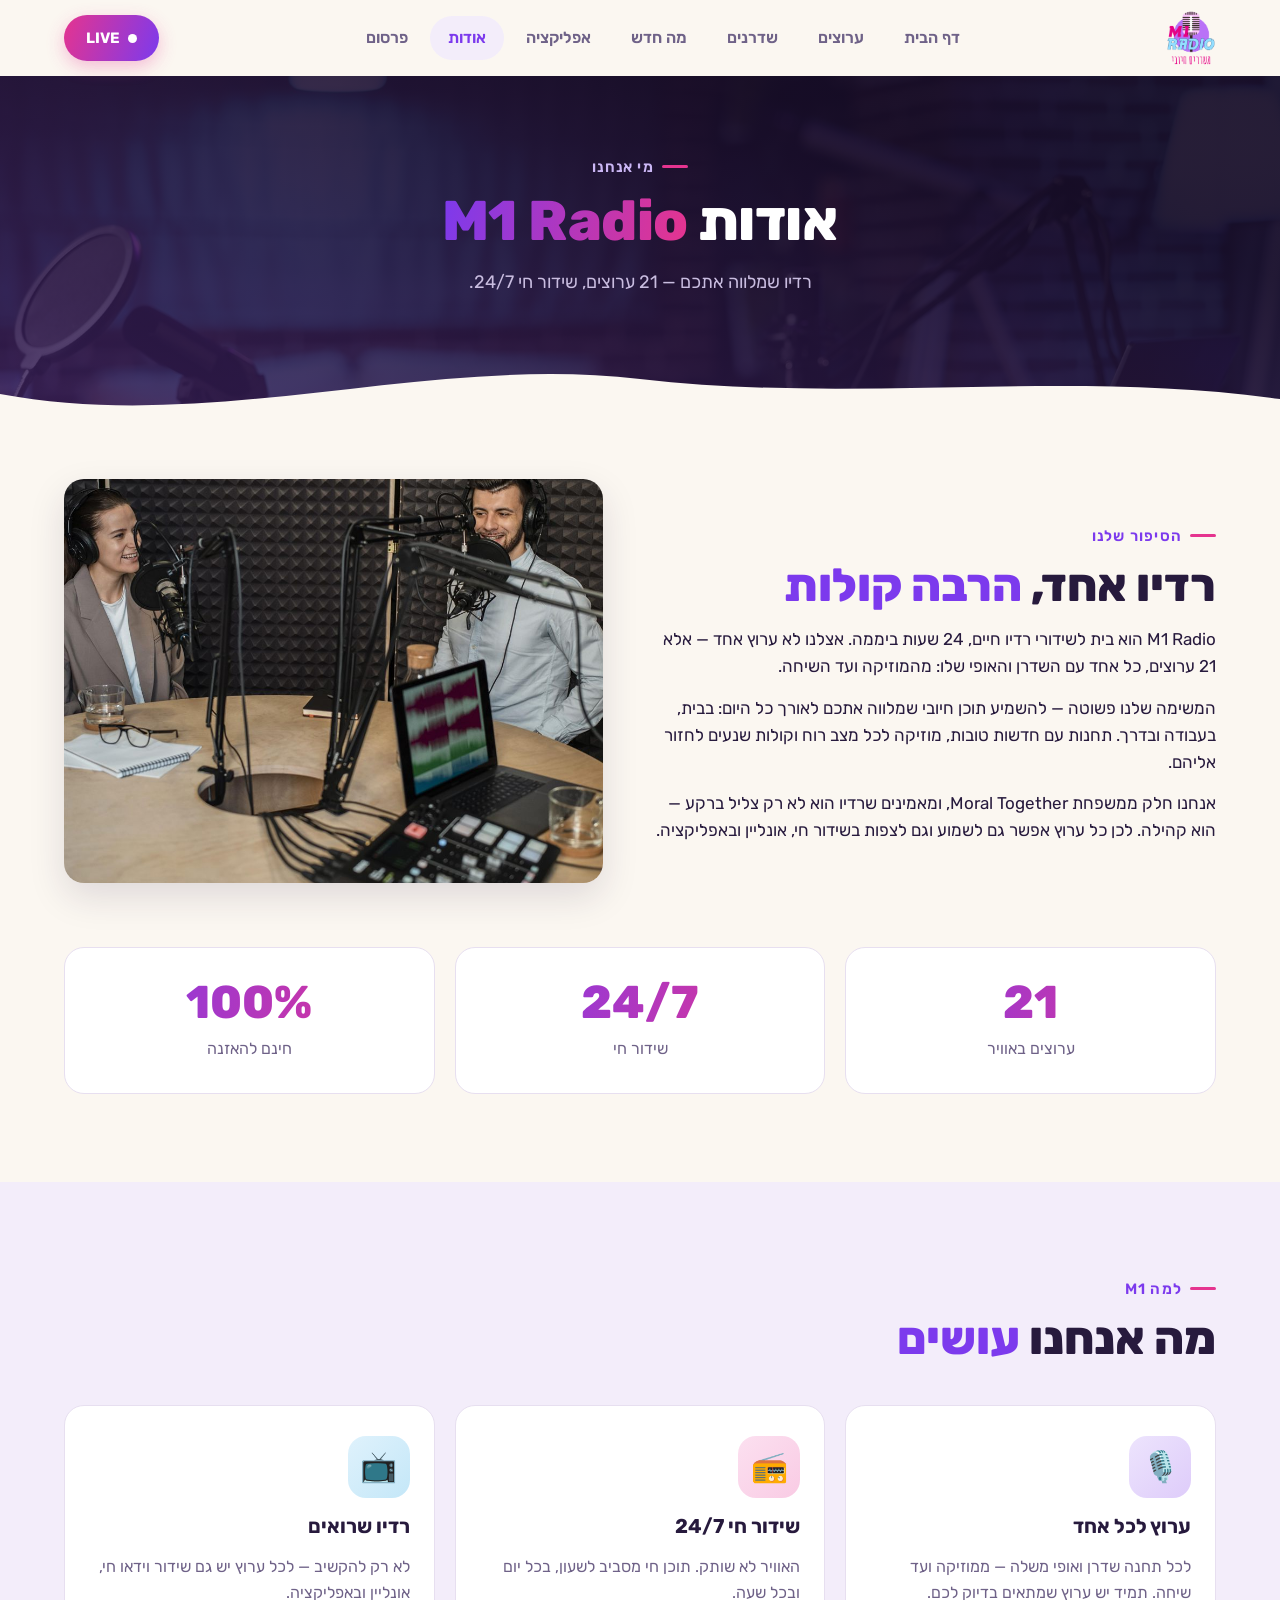
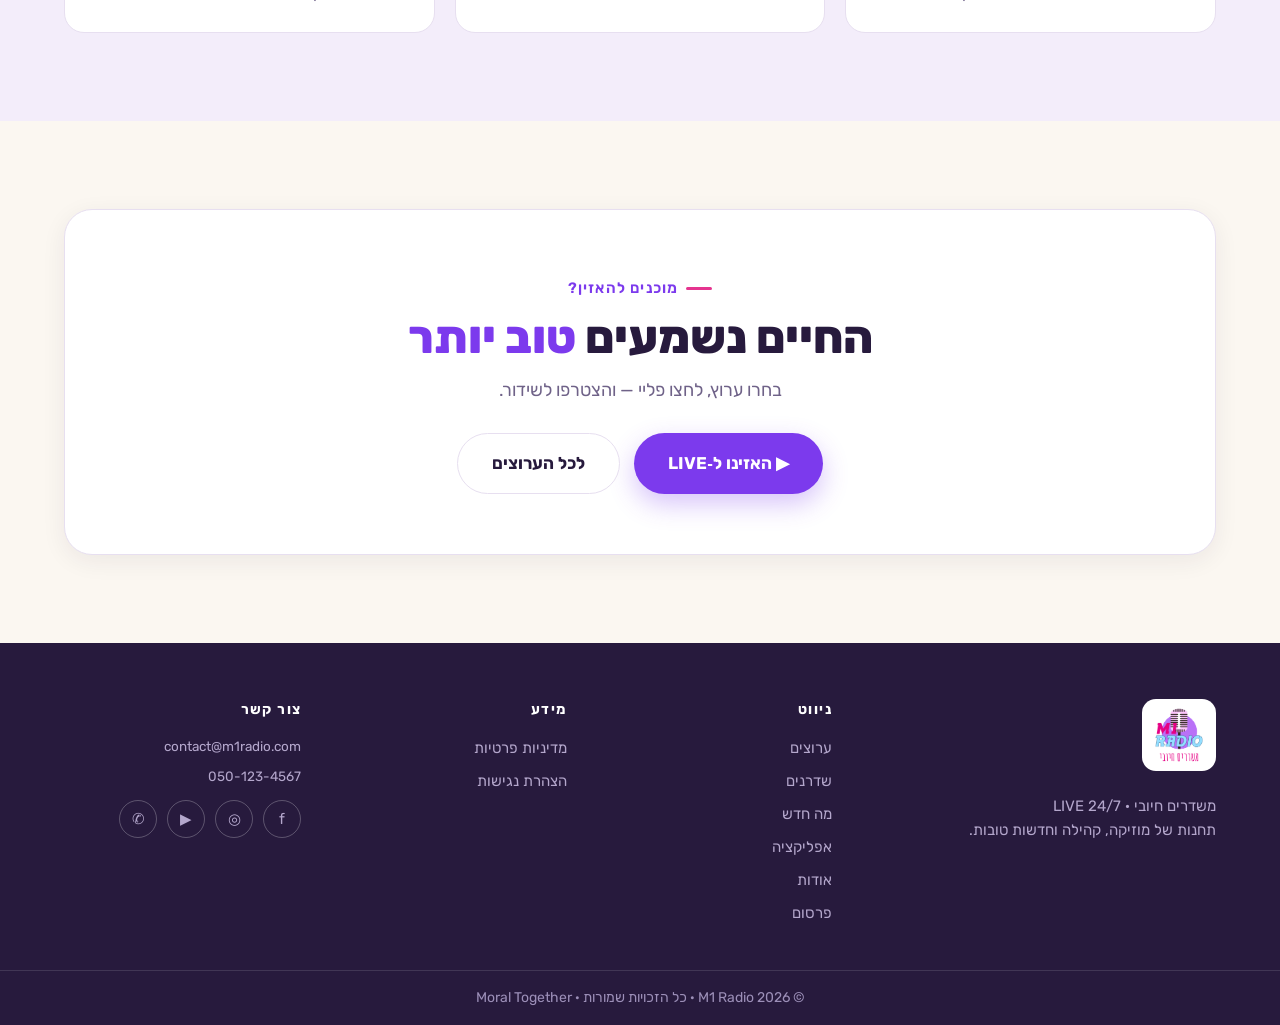
==== about.html @ a5d988f0 "M1 Radio website — Fable v02 Статический сайт: 7 страниц (главная, ערוצים, שדרנים, מה חדש, אפליקציה," ====
<!DOCTYPE html>
<html lang="he" dir="rtl">
<head>
<meta charset="utf-8">
<meta name="viewport" content="width=device-width, initial-scale=1">
<title>אודות — M1 Radio · רדיו אחד, הרבה קולות</title>
<meta name="description" content="M1 Radio — בית לשידורי רדיו חיים 24/7, חלק ממשפחת Moral Together. הכירו את הסיפור שלנו.">
<link rel="icon" type="image/png" href="assets/logo-crop.png">
<link rel="preconnect" href="https://fonts.googleapis.com">
<link rel="preconnect" href="https://fonts.gstatic.com" crossorigin>
<link href="https://fonts.googleapis.com/css2?family=Rubik:wght@400;600;800&display=swap" rel="stylesheet">
<link rel="stylesheet" href="styles.css">
</head>
<body>

<!-- ===== HEADER ===== -->
<header class="site" id="siteHeader">
  <div class="topbar">
    <a class="brand" href="index.html" aria-label="M1 Radio — דף הבית">
      <img class="logo" src="assets/logo-crop.png" alt="M1 Radio" width="547" height="617">
    </a>
    <nav class="tabs" id="mainNav" aria-label="ניווט ראשי">
      <a href="index.html">דף הבית</a>
      <a href="stations.html">ערוצים</a>
      <a href="hosts.html">שדרנים</a>
      <a href="blog.html">מה חדש</a>
      <a href="apps.html">אפליקציה</a>
      <a href="about.html" class="active">אודות</a>
      <a href="ads.html">פרסום</a>
    </nav>
    <div class="head-actions">
      <button class="cta-mini" id="headerPlay" type="button"><span class="pulse light"></span> LIVE</button>
      <button class="burger" id="burgerBtn" type="button" aria-label="תפריט" aria-expanded="false">
        <span></span><span></span><span></span>
      </button>
    </div>
  </div>
  <nav class="mobile-nav" id="mobileNav" aria-label="ניווט נייד">
    <a href="index.html">דף הבית</a>
    <a href="stations.html">ערוצים</a>
    <a href="hosts.html">שדרנים</a>
    <a href="blog.html">מה חדש</a>
      <a href="apps.html">אפליקציה</a>
    <a href="about.html" class="active">אודות</a>
    <a href="ads.html">פרסום</a>
  </nav>
</header>

<main>

  <!-- ===== PAGE BAND ===== -->
  <section class="page-band band-about">
    <div class="wrap">
      <div class="eyebrow on-dark">מי אנחנו</div>
      <h1>אודות <span class="hl">M1 Radio</span></h1>
      <p class="band-sub">רדיו שמלווה אתכם — <span id="bandCount">21</span> ערוצים, שידור חי 24/7.</p>
    </div>
    <div class="wave" aria-hidden="true">
      <svg viewBox="0 0 1440 70" preserveAspectRatio="none"><path d="M0,40 C240,80 480,0 720,25 C960,50 1200,15 1440,45 L1440,70 L0,70 Z" fill="var(--paper)"/></svg>
    </div>
  </section>

  <!-- ===== MISSION + STATS ===== -->
  <section class="about-sec">
    <div class="wrap">
      <div class="split">
        <div>
          <div class="eyebrow">הסיפור שלנו</div>
          <h2>רדיו אחד, <span class="hl-accent">הרבה קולות</span></h2>
          <p>M1 Radio הוא בית לשידורי רדיו חיים, 24 שעות ביממה. אצלנו לא ערוץ אחד — אלא <span id="missionCount">21</span> ערוצים, כל אחד עם השדרן והאופי שלו: מהמוזיקה ועד השיחה.</p>
          <p>המשימה שלנו פשוטה — להשמיע תוכן חיובי שמלווה אתכם לאורך כל היום: בבית, בעבודה ובדרך. תחנות עם חדשות טובות, מוזיקה לכל מצב רוח וקולות שנעים לחזור אליהם.</p>
          <p>אנחנו חלק ממשפחת Moral Together, ומאמינים שרדיו הוא לא רק צליל ברקע — הוא קהילה. לכן כל ערוץ אפשר גם לשמוע וגם לצפות בשידור חי, אונליין ובאפליקציה.</p>
        </div>
        <div class="media">
          <img src="assets/placeholders/stations/station-01-radio-team.jpg" alt="צוות באולפן רדיו" loading="lazy">
        </div>
      </div>

      <div class="stats">
        <div class="stat"><div class="num" id="statStations">21</div><div class="lbl">ערוצים באוויר</div></div>
        <div class="stat"><div class="num">24/7</div><div class="lbl">שידור חי</div></div>
        <div class="stat"><div class="num">100%</div><div class="lbl">חינם להאזנה</div></div>
      </div>
    </div>
  </section>

  <!-- ===== VALUES ===== -->
  <section class="tint">
    <div class="wrap">
      <div class="sec-head">
        <div>
          <div class="eyebrow">למה M1</div>
          <h2>מה אנחנו <span class="hl-accent">עושים</span></h2>
        </div>
      </div>
      <div class="cards three">
        <article class="pcard">
          <span class="picon g-purple">🎙️</span>
          <h3>ערוץ לכל אחד</h3>
          <p>לכל תחנה שדרן ואופי משלה — ממוזיקה ועד שיחה. תמיד יש ערוץ שמתאים בדיוק לכם.</p>
        </article>
        <article class="pcard">
          <span class="picon g-pink">📻</span>
          <h3>שידור חי 24/7</h3>
          <p>האוויר לא שותק. תוכן חי מסביב לשעון, בכל יום ובכל שעה.</p>
        </article>
        <article class="pcard">
          <span class="picon g-sky">📺</span>
          <h3>רדיו שרואים</h3>
          <p>לא רק להקשיב — לכל ערוץ יש גם שידור וידאו חי, אונליין ובאפליקציה.</p>
        </article>
      </div>
    </div>
  </section>

  <!-- ===== CTA ===== -->
  <section>
    <div class="wrap">
      <div class="cta-band">
        <div class="eyebrow">מוכנים להאזין?</div>
        <h2>החיים נשמעים <span class="hl-accent">טוב יותר</span></h2>
        <p>בחרו ערוץ, לחצו פליי — והצטרפו לשידור.</p>
        <div class="cta-row">
          <button class="cta primary" id="ctaPlay" type="button">▶ האזינו ל‑LIVE</button>
          <a class="cta ghost" href="stations.html">לכל הערוצים</a>
        </div>
      </div>
    </div>
  </section>

</main>

<!-- ===== FOOTER ===== -->
<footer class="site-footer" id="about">
  <div class="wrap foot">
    <div class="fcol">
      <img class="flogo" src="assets/logo-crop.png" alt="M1 Radio" width="547" height="617">
      <p>משדרים חיובי · LIVE 24/7<br>תחנות של מוזיקה, קהילה וחדשות טובות.</p>
    </div>
    <div class="fcol">
      <h4>ניווט</h4>
      <a href="stations.html">ערוצים</a>
      <a href="hosts.html">שדרנים</a>
      <a href="blog.html">מה חדש</a>
      <a href="apps.html">אפליקציה</a>
      <a href="about.html">אודות</a>
      <a href="ads.html">פרסום</a>
    </div>
    <div class="fcol">
      <h4>מידע</h4>
      <a href="privacy-policy.html">מדיניות פרטיות</a>
      <a href="accessibility.html">הצהרת נגישות</a>
    </div>
    <div class="fcol">
      <h4>צור קשר</h4>
      <a class="ltr" href="mailto:contact@m1radio.com">contact@m1radio.com</a>
      <a class="ltr" href="tel:+972501234567">050-123-4567</a>
      <div class="socials">
        <a class="ic" href="#" aria-label="פייסבוק">f</a>
        <a class="ic" href="#" aria-label="אינסטגרם">◎</a>
        <a class="ic" href="#" aria-label="יוטיוב">▶</a>
        <a class="ic" href="#" aria-label="וואטסאפ">✆</a>
      </div>
    </div>
  </div>
  <div class="copyright">© M1 Radio <span id="year">2026</span> · כל הזכויות שמורות · Moral Together</div>
</footer>

<!-- ===== PLAYER DOCK ===== -->
<div class="dock" id="dock" hidden>
  <button class="dock-play" id="dockPlay" type="button" aria-label="נגן / השהה">▶</button>
  <div class="dock-meta">
    <span class="dock-live" id="dockStatus"><i class="pulse"></i>באוויר</span>
    <span class="dock-name" id="dockName">רדיו ראשי</span>
  </div>
  <div class="eq mini" id="dockEq" aria-hidden="true">
    <span></span><span></span><span></span><span></span><span></span>
  </div>
  <input class="dock-vol" id="dockVol" type="range" min="0" max="1" step="0.05" value="0.9" aria-label="עוצמת קול">
  <button class="dock-close" id="dockClose" type="button" aria-label="סגירת הנגן">✕</button>
</div>

<script src="about.js"></script>
</body>
</html>
---- styles.css ----
/* ==========================================================================
   M1 Radio — Website-fable-01
   Светлая, тёплая версия в цветах логотипа: «משדרים חיובי»
   ========================================================================== */

* { box-sizing: border-box; margin: 0; padding: 0; }

:root {
  /* палитра из логотипа */
  --paper: #FBF7F1;
  --lilac: #F3EDFA;
  --ink: #271A3D;
  --muted: #6F6288;
  --line: #E7DFF0;
  --purple: #7C3AED;
  --purple-deep: #5B21B6;
  --pink: #E5348F;
  --sky: #2FA8DE;
  --sun: #E89B2E;
  --white: #FFFFFF;

  --radius: 20px;
  --container: 1200px;
  --shadow-soft: 0 6px 24px rgba(39, 26, 61, .07);
  --shadow-lift: 0 14px 36px rgba(39, 26, 61, .13);
  --header-h: 76px;
}

html { scroll-behavior: smooth; }

body {
  font-family: "Rubik", "Assistant", Arial, sans-serif;
  font-size: 18px; font-weight: 400; line-height: 1.6;
  color: var(--ink); background: var(--paper);
  overflow-x: hidden;
}

a { color: inherit; text-decoration: none; }
button { font: inherit; cursor: pointer; border: none; background: none; color: inherit; }
img { max-width: 100%; }

.wrap { max-width: var(--container); margin: 0 auto; padding: 0 24px; }
.wrap.narrow { max-width: 760px; }
section { padding: 88px 0; }
section.tint { background: var(--lilac); }

/* --- типографика --- */
h1 { font-size: clamp(40px, 5.4vw, 68px); font-weight: 800; line-height: 1.1; letter-spacing: -.01em; }
h2 { font-size: clamp(28px, 3.8vw, 46px); font-weight: 800; line-height: 1.14; }
h3 { font-size: 20px; font-weight: 700; }

.eyebrow {
  display: inline-flex; align-items: center; gap: 8px;
  font-size: 15px; font-weight: 600; letter-spacing: .08em;
  color: var(--purple); margin-bottom: 12px;
}
.eyebrow::before { content: ""; width: 26px; height: 3px; border-radius: 2px; background: var(--pink); }
.eyebrow.on-dark { color: #CBB7F5; }
.eyebrow.on-dark::before { background: var(--pink); }

.hl {
  background: linear-gradient(100deg, var(--purple), var(--pink));
  -webkit-background-clip: text; background-clip: text; color: transparent;
}
.hl-accent { color: var(--purple); }

.sec-head { display: flex; justify-content: space-between; align-items: flex-end; gap: 20px; margin-bottom: 40px; }
.sec-head.center { justify-content: center; text-align: center; }
.sec-head.center .eyebrow { justify-content: center; }
.sec-note { color: var(--muted); font-size: 17px; max-width: 52ch; margin-top: 10px; }

/* --- кнопки --- */
.cta {
  display: inline-block; border-radius: 999px; padding: 16px 34px;
  font-size: 17px; font-weight: 700; transition: .2s; text-align: center;
}
.cta.primary { background: var(--purple); color: #fff; box-shadow: 0 10px 26px rgba(124, 58, 237, .3); }
.cta.primary:hover { background: var(--purple-deep); transform: translateY(-2px); }
.cta.ghost { background: var(--white); color: var(--ink); border: 1.5px solid var(--line); }
.cta.ghost:hover { border-color: var(--purple); color: var(--purple); }
.cta.light { background: #fff; color: var(--ink); }
.cta.light:hover { transform: translateY(-2px); box-shadow: 0 10px 24px rgba(0, 0, 0, .3); }
.cta.wide { width: 100%; }

.linkbtn { color: var(--purple); font-weight: 700; font-size: 16px; padding: 4px 0; transition: .15s; }
.linkbtn:hover { color: var(--pink); }

/* ==========================================================================
   HEADER
   ========================================================================== */
header.site {
  position: sticky; top: 0; z-index: 90;
  background: rgba(251, 247, 241, .85); backdrop-filter: blur(12px);
}
.topbar {
  display: flex; align-items: center; justify-content: space-between; gap: 20px;
  max-width: var(--container); margin: 0 auto; padding: 10px 24px;
}
.brand { display: flex; align-items: center; }
.logo { height: 56px; width: auto; }

nav.tabs { display: flex; gap: 4px; }
nav.tabs a {
  font-size: 16px; font-weight: 600; color: var(--muted);
  padding: 9px 18px; border-radius: 999px; transition: .18s;
}
nav.tabs a:hover { color: var(--purple); background: var(--lilac); }

.head-actions { display: flex; align-items: center; gap: 12px; }
.cta-mini {
  font-size: 15px; font-weight: 700; color: #fff; white-space: nowrap;
  padding: 11px 22px; border-radius: 999px;
  display: inline-flex; align-items: center; gap: 8px;
  background: linear-gradient(110deg, var(--pink), var(--purple));
  box-shadow: 0 6px 18px rgba(229, 52, 143, .3); transition: .2s;
}
.pulse.light { background: #fff; }
.cta-mini:hover { filter: brightness(1.08); transform: translateY(-1px); }

.burger { display: none; flex-direction: column; gap: 5px; padding: 10px 6px; }
.burger span { width: 22px; height: 2.5px; border-radius: 2px; background: var(--ink); transition: .2s; }

.mobile-nav { display: none; flex-direction: column; padding: 6px 24px 16px; border-top: 1px solid var(--line); }
.mobile-nav a { padding: 12px 4px; font-weight: 600; color: var(--ink); border-bottom: 1px solid var(--line); }
.mobile-nav a:last-child { border-bottom: none; }
header.site.nav-open .mobile-nav { display: flex; }

/* ==========================================================================
   HERO
   ========================================================================== */
.hero { padding: 64px 0 0; position: relative; }
.hero-grid {
  display: grid; grid-template-columns: 1.05fr .95fr;
  gap: 48px; align-items: center; padding-bottom: 96px;
}
.hsub { margin-top: 20px; font-size: clamp(17px, 2vw, 21px); color: var(--muted); max-width: 44ch; }
.cta-row { margin-top: 34px; display: flex; gap: 14px; flex-wrap: wrap; }

.hero-points { list-style: none; margin-top: 36px; display: flex; flex-direction: column; gap: 10px; }
.hero-points li { font-size: 17px; color: var(--ink); display: flex; align-items: baseline; gap: 10px; }
.hero-points .ico { font-size: 18px; }

/* сцена с «пластинкой» и чипами станций */
.hero-stage { position: relative; aspect-ratio: 1 / 1; max-width: 460px; margin: 0 auto; width: 100%; }
.disc {
  position: absolute; inset: 8%;
  border-radius: 50%; overflow: hidden;
  background: radial-gradient(circle at 32% 28%, #C9A8F5, var(--purple) 72%);
  box-shadow: 0 30px 60px rgba(124, 58, 237, .35);
  display: grid; place-items: center;
}
.disc-ph { position: absolute; inset: 0; width: 100%; height: 100%; object-fit: cover; }
.disc-ring { position: absolute; inset: 5%; border-radius: 50%; border: 2px dashed rgba(255, 255, 255, .55); z-index: 2; }
.disc-live {
  position: absolute; bottom: 8%; left: 50%; transform: translateX(-50%); z-index: 3;
  display: inline-flex; align-items: center; gap: 8px; white-space: nowrap;
  background: #fff; border-radius: 999px; padding: 10px 18px;
  font-size: 15px; font-weight: 800; color: var(--pink); letter-spacing: .05em;
  box-shadow: 0 10px 26px rgba(0, 0, 0, .3);
}
.disc-live .pulse { background: var(--pink); }
a.disc-live {
  text-decoration: none;
  transition: transform .15s ease, box-shadow .15s ease;
}
a.disc-live:hover, a.disc-live:focus-visible {
  transform: translateX(-50%) scale(1.06);
  box-shadow: 0 14px 32px rgba(0, 0, 0, .35);
}
.eq.tiny { height: 16px; gap: 3px; }
.eq.tiny span { width: 3.5px; height: 15px; background: linear-gradient(180deg, var(--pink), var(--purple)); }

/* эквалайзер */
.eq { display: flex; align-items: flex-end; gap: 6px; }
.eq span {
  width: 10px; border-radius: 6px;
  background: linear-gradient(180deg, #FFD9F0, #fff);
  transform-origin: bottom; animation: eq 1.15s ease-in-out infinite;
}
.eq.big { height: 110px; }
.eq.big span { height: 100px; }
.eq span:nth-child(1) { animation-delay: 0s; }
.eq span:nth-child(2) { animation-delay: .18s; }
.eq span:nth-child(3) { animation-delay: .36s; }
.eq span:nth-child(4) { animation-delay: .09s; }
.eq span:nth-child(5) { animation-delay: .27s; }
.eq span:nth-child(6) { animation-delay: .45s; }
.eq span:nth-child(7) { animation-delay: .14s; }
@keyframes eq { 0%, 100% { transform: scaleY(.25); } 50% { transform: scaleY(1); } }

/* плавающие чипы станций */
.chip {
  position: absolute; display: inline-flex; align-items: center; gap: 8px;
  background: var(--white); border: 1px solid var(--line); border-radius: 999px;
  padding: 9px 16px; font-size: 14px; font-weight: 600; color: var(--ink);
  box-shadow: var(--shadow-soft); white-space: nowrap;
  animation: float 5s ease-in-out infinite;
}
.chip .dot { width: 9px; height: 9px; border-radius: 50%; }
.d-pink { background: var(--pink); } .d-sky { background: var(--sky); }
.d-purple { background: var(--purple); } .d-sun { background: var(--sun); }
.chip.c1 { top: 4%; right: -4%; animation-delay: 0s; }
.chip.c2 { bottom: 16%; right: -9%; animation-delay: 1.2s; }
.chip.c3 { top: 22%; left: -7%; animation-delay: 2.1s; }
.chip.c4 { bottom: 2%; left: 6%; animation-delay: .7s; }
@keyframes float { 0%, 100% { transform: translateY(0); } 50% { transform: translateY(-9px); } }

.live-chip {
  top: 47%; left: -12%; color: var(--pink); font-weight: 700;
  animation-delay: 1.6s;
}
.pulse {
  width: 9px; height: 9px; border-radius: 50%; background: var(--pink);
  animation: pulse 1.4s infinite; display: inline-block;
}
@keyframes pulse { 0%, 100% { opacity: 1; } 50% { opacity: .3; } }

.wave { line-height: 0; }
/* translateY(1px): на дробных масштабах (125%/150%) высота svg округляется,
   и между волной и следующей секцией проступает 1px тёмного фона секции */
.wave svg { width: 100%; height: 70px; display: block; transform: translateY(1px); }
.hero + * { padding-top: 64px; }

/* --- HERO вариант B: фоновая фотография (index-hero2.html).
   Тот же контент, но первый экран — тёмный блок с фото студии под
   фиолетовым оверлеем (паттерн Radio TV / .page-band). --- */
.hero-photo {
  background:
    linear-gradient(260deg, rgba(23, 13, 40, .93) 32%, rgba(23, 13, 40, .62) 64%, rgba(23, 13, 40, .38)),
    url("assets/placeholders/backgrounds/bg-02-home-podcast-studio.jpg") center / cover no-repeat,
    #241736;
}
.hero-photo h1 { color: #fff; }
.hero-photo .hl {
  background: linear-gradient(100deg, #B79CFF, #FF7BB8);
  -webkit-background-clip: text; background-clip: text;
}
.hero-photo .hsub { color: #D9CFEC; }
.hero-photo .eyebrow { color: #CBB7F5; }
.hero-photo .hero-points li { color: #EFE9FA; }
.hero-photo .disc { box-shadow: 0 30px 60px rgba(0, 0, 0, .45); }

@media (max-width: 767px) {
  .hero-photo {
    background:
      linear-gradient(rgba(23, 13, 40, .88), rgba(23, 13, 40, .82)),
      url("assets/placeholders/backgrounds/bg-02-home-podcast-studio.jpg") center / cover no-repeat,
      #241736;
  }
  /* на мобильном буллеты — белые карточки, возвращаем тёмный текст */
  .hero-photo .hero-points li { color: var(--ink); }
  /* логотип-картинка с белой подложкой на тёмном фото смотрится чужеродно */
  .hero-photo .hero-logo { display: none; }
}

/* ==========================================================================
   STATIONS
   ========================================================================== */
#stations { padding: 40px 0 0; }
#stations .wave { margin-top: 64px; }
.stations { display: grid; grid-template-columns: repeat(6, 1fr); gap: 16px; }

.station {
  position: relative;
  background: var(--white); border: 1.5px solid var(--line); border-radius: var(--radius);
  padding: 22px 10px 16px; text-align: center; transition: .2s;
}
.station:hover { transform: translateY(-4px); border-color: var(--purple); box-shadow: var(--shadow-lift); }
.station .av {
  width: 72px; height: 72px; border-radius: 50%; margin: 0 auto 12px;
  display: grid; place-items: center;
  font-size: 24px; font-weight: 800;
  position: relative; overflow: hidden;
  border: 2.5px solid var(--white); box-shadow: 0 4px 14px rgba(39, 26, 61, .18);
}
.station .av img { position: absolute; inset: 0; width: 100%; height: 100%; object-fit: cover; }
.station.is-live .av img { filter: brightness(.45); }
.station.is-live .av { border-color: var(--pink); }
.station .nm {
  font-size: 15px; font-weight: 600; line-height: 1.3;
  min-height: 2.6em; display: flex; align-items: center; justify-content: center;
}
.station .st {
  font-size: 13px; color: var(--muted); margin-top: 6px;
  display: inline-flex; align-items: center; gap: 6px;
}
.station:hover .st { color: var(--purple); }

.station.is-live { border-color: var(--pink); box-shadow: 0 10px 30px rgba(229, 52, 143, .18); }
.station.is-live .st { color: var(--pink); font-weight: 700; }

/* мини-эквалайзер поверх фото играющей станции */
.station .av .eq {
  position: absolute; inset: 0; z-index: 2;
  display: none; align-items: center; justify-content: center; gap: 4px;
}
.station .av .eq span { width: 5px; height: 22px; background: #fff; }
.station.is-live .av .eq { display: flex; }

/* свёрнутая сетка — две строки */
.stations.collapsed .station:nth-child(n+13) { display: none; }
.stations-more { text-align: center; margin-top: 30px; }

/* цвета аватаров */
.av.t-purple { background: #EDE4FD; color: var(--purple); }
.av.t-pink   { background: #FCE0F0; color: var(--pink); }
.av.t-sky    { background: #DFF2FC; color: #1D84B5; }
.av.t-sun    { background: #FCEEDA; color: #C97F16; }
.av.t-deep   { background: #E4DEF8; color: var(--purple-deep); }

/* ==========================================================================
   FEATURED CHANNELS
   ========================================================================== */
.cards { display: grid; grid-template-columns: repeat(4, 1fr); gap: 20px; }
.pcard {
  background: var(--white); border: 1.5px solid var(--line); border-radius: var(--radius);
  padding: 30px 24px 26px; transition: .2s;
  display: flex; flex-direction: column; align-items: flex-start; gap: 12px;
}
.pcard:hover { transform: translateY(-4px); border-color: var(--purple); box-shadow: var(--shadow-lift); }
.pcard p { font-size: 16px; color: var(--muted); flex: 1; }
.picon {
  width: 62px; height: 62px; border-radius: 18px;
  display: grid; place-items: center; font-size: 30px;
}
/* карточка ведущего — фото во весь блок */
.hostcard {
  position: relative; border-radius: var(--radius); overflow: hidden;
  aspect-ratio: 3 / 4; cursor: default;
  box-shadow: var(--shadow-soft); transition: .25s;
  background: var(--lilac);
}
.hostcard:hover { transform: translateY(-4px); box-shadow: var(--shadow-lift); }
.hostcard > img {
  position: absolute; inset: 0; width: 100%; height: 100%;
  object-fit: cover; transition: transform .4s ease;
}
.hostcard:hover > img { transform: scale(1.045); }
.hostcard::after {
  content: ""; position: absolute; inset: 0; z-index: 1;
  background: linear-gradient(to top, rgba(30, 16, 50, .88) 0%, rgba(30, 16, 50, .38) 34%, transparent 60%);
}
.hc-body {
  position: absolute; inset-inline: 0; bottom: 0; z-index: 2;
  padding: 18px 18px 18px; display: flex; flex-direction: column; gap: 4px;
}
.hc-body h3 { color: #fff; font-size: 21px; text-shadow: 0 2px 10px rgba(0, 0, 0, .35); }
.hc-host { font-size: 13.5px; font-weight: 600; color: #E3D6FB; }
.hc-play {
  align-self: flex-start; margin-top: 10px;
  font-size: 14.5px; font-weight: 700; color: #fff;
  background: rgba(255, 255, 255, .16); border: 1px solid rgba(255, 255, 255, .55);
  border-radius: 999px; padding: 9px 18px;
  backdrop-filter: blur(6px); transition: .2s;
}
.hc-play:hover { background: var(--pink); border-color: var(--pink); }
.hc-badge {
  position: absolute; top: 14px; inset-inline-start: 14px; z-index: 2;
  display: none; align-items: center; gap: 7px;
  font-size: 12.5px; font-weight: 700; color: #fff;
  background: var(--pink); border-radius: 999px; padding: 6px 13px;
  box-shadow: 0 6px 18px rgba(229, 52, 143, .45);
}
.hostcard.is-live .hc-badge { display: inline-flex; }
.hostcard.is-live { outline: 3px solid var(--pink); outline-offset: 2px; }
.g-pink   { background: linear-gradient(135deg, #FCE0F0, #F9CBE4); }
.g-sun    { background: linear-gradient(135deg, #FCEEDA, #FADFB5); }
.g-purple { background: linear-gradient(135deg, #EDE4FD, #DECCFA); }
.g-sky    { background: linear-gradient(135deg, #DFF2FC, #C4E7F8); }

/* ==========================================================================
   RADIO TV — тёмный full-bleed блок с фото-фоном
   ========================================================================== */
.tv-band {
  position: relative; padding: 104px 0;
  background:
    linear-gradient(260deg, rgba(23, 13, 40, .94) 30%, rgba(23, 13, 40, .68)),
    url("assets/placeholders/backgrounds/bg-01-microphone-blur.jpg") center / cover no-repeat,
    #241736;
}
.tv-grid { display: grid; grid-template-columns: 1.1fr .9fr; gap: 44px; align-items: center; }
h2.on-dark { color: #fff; }
.on-dark-sub { color: #C9BDE0; margin: 18px 0 30px; max-width: 46ch; }

.tv-mock { width: 100%; }
.tv-screen {
  aspect-ratio: 16 / 9; border-radius: 18px; position: relative; overflow: hidden;
  background:
    linear-gradient(rgba(36, 23, 54, .25), rgba(36, 23, 54, .4)),
    url("assets/placeholders/backgrounds/bg-02-home-podcast-studio.jpg") center / cover no-repeat,
    #3A2760;
  border: 1px solid rgba(255, 255, 255, .22);
  box-shadow: 0 24px 60px rgba(0, 0, 0, .45);
  display: grid; place-items: center;
}
.tv-play {
  width: 66px; height: 66px; border-radius: 50%;
  background: rgba(255, 255, 255, .14); border: 2px solid #fff;
  display: grid; place-items: center; color: #fff; font-size: 22px;
  backdrop-filter: blur(4px);
}
.tv-badge {
  position: absolute; top: 14px; right: 14px; font-size: 13px; font-weight: 700;
  color: var(--ink); background: #fff; border-radius: 999px; padding: 6px 14px;
}

/* ==========================================================================
   BLOG (заглушка)
   ========================================================================== */
.soon-badge {
  font-size: 14px; font-weight: 700; color: var(--purple); white-space: nowrap;
  background: var(--white); border: 1.5px dashed var(--purple);
  border-radius: 999px; padding: 8px 18px;
}
.magazine { display: grid; grid-template-columns: 1.15fr 1fr; gap: 24px; align-items: stretch; }
.mag-lead {
  background: var(--white); border: 1.5px solid var(--line); border-radius: var(--radius);
  overflow: hidden; transition: .2s; display: flex; flex-direction: column;
}
.mag-lead:hover { transform: translateY(-3px); border-color: var(--purple); box-shadow: var(--shadow-lift); }
.mag-lead .mimg { aspect-ratio: 16 / 9; overflow: hidden; }
.magazine .mimg img { width: 100%; height: 100%; object-fit: cover; display: block; }
.mbody { padding: 20px 24px 24px; }
.mtag { font-size: 13px; font-weight: 700; letter-spacing: .08em; color: var(--pink); }
.mag-lead h3 { font-size: 24px; margin-top: 8px; line-height: 1.25; }
.mag-lead p { color: var(--muted); font-size: 16px; margin-top: 8px; }
.mag-list { display: flex; flex-direction: column; gap: 16px; }
.mag-item {
  display: grid; grid-template-columns: 150px 1fr; gap: 16px; align-items: center;
  background: var(--white); border: 1.5px solid var(--line); border-radius: 16px;
  overflow: hidden; transition: .2s; flex: 1;
}
.mag-item:hover { border-color: var(--purple); box-shadow: var(--shadow-soft); }
.mag-item .mimg { height: 100%; min-height: 104px; }
.mag-item .mi-body { padding-block: 14px; padding-inline-end: 16px; }
.mag-item h3 { font-size: 16.5px; margin-top: 5px; line-height: 1.3; }

/* ==========================================================================
   ФОРМЫ (פרסום)
   ========================================================================== */
.card-form {
  background: var(--white); border: 1.5px solid var(--line); border-radius: 24px;
  padding: 30px; box-shadow: var(--shadow-soft);
  display: flex; flex-direction: column; gap: 14px;
  max-width: 640px; margin: 0 auto;
}
.frow { display: grid; grid-template-columns: minmax(0, 1fr) minmax(0, 1fr); gap: 14px; }
.card-form input, .card-form textarea {
  width: 100%; font: inherit; font-size: 16px; color: var(--ink);
  background: var(--paper); border: 1.5px solid var(--line); border-radius: 14px;
  padding: 14px 18px; transition: .15s; resize: vertical;
}
.card-form input::placeholder, .card-form textarea::placeholder { color: var(--muted); }
.card-form input:focus, .card-form textarea:focus {
  outline: none; border-color: var(--purple); background: #fff;
  box-shadow: 0 0 0 4px rgba(124, 58, 237, .12);
}
.ltr { direction: ltr; text-align: end; }
.form-success { color: var(--purple-deep); font-weight: 600; text-align: center; padding-top: 4px; }

/* ==========================================================================
   APPS
   ========================================================================== */
.apps-band {
  background: linear-gradient(115deg, #F6E7F3, var(--lilac) 60%);
  border: 1.5px solid var(--line); border-radius: 28px; padding: clamp(30px, 4vw, 48px);
  display: flex; align-items: center; justify-content: space-between; gap: 30px; flex-wrap: wrap;
}
.store-row { display: flex; gap: 14px; flex-wrap: wrap; }
.store {
  display: flex; flex-direction: column; justify-content: center; line-height: 1.25;
  background: var(--ink); color: #fff; font-weight: 700; font-size: 16px;
  border-radius: 16px; padding: 13px 26px; transition: .2s;
}
.store small { font-size: 12px; font-weight: 400; color: #CBB7F5; }
.store:hover { transform: translateY(-2px); box-shadow: var(--shadow-lift); }
.store.web { background: var(--purple); }
.store.web small { color: #E3D6FB; }
.apps-band .sec-note { margin-top: 8px; }

/* ==========================================================================
   ADS
   ========================================================================== */
.ads-grid { display: grid; grid-template-columns: 1fr 1fr; gap: 48px; align-items: center; }
.card-form.compact { margin: 0; }

/* ==========================================================================
   FOOTER
   ========================================================================== */
.site-footer { background: var(--ink); color: #D8CFE8; }
.foot {
  display: grid; grid-template-columns: 1.5fr 1fr 1fr 1fr; gap: 28px;
  padding-top: 56px; padding-bottom: 36px;
}
.flogo { height: 72px; width: auto; margin-bottom: 14px; background: #fff; border-radius: 14px; padding: 8px 12px; }
.fcol p { font-size: 15px; color: #B4A7CC; }
.fcol h4 { font-size: 14px; font-weight: 700; letter-spacing: .1em; color: #fff; margin-bottom: 14px; }
.fcol a { display: block; font-size: 15px; color: #B4A7CC; margin-bottom: 9px; transition: .15s; }
.fcol a:hover { color: #fff; }
.fcol .pending { display: block; font-size: 15px; color: #8D7FA8; margin-bottom: 9px; }
.fcol a.ltr { font-size: 13.5px; overflow-wrap: anywhere; }
.fcol .socials { margin-top: 12px; }
.socials { display: flex; gap: 10px; }
.socials .ic {
  width: 38px; height: 38px; border-radius: 50%;
  border: 1px solid rgba(255, 255, 255, .25);
  display: grid; place-items: center; font-size: 15px; transition: .2s; margin: 0;
}
.socials .ic:hover { border-color: var(--pink); color: #fff; background: rgba(229, 52, 143, .2); }
.copyright {
  text-align: center; padding: 16px 24px;
  border-top: 1px solid rgba(255, 255, 255, .12);
  font-size: 14px; color: #9C8FB8;
}
.copyright a { color: #B4A7CC; text-decoration: underline; }
.copyright a:hover { color: #fff; }

/* ==========================================================================
   PLAYER DOCK
   ========================================================================== */
.dock[hidden] { display: none; }
.dock {
  position: fixed; bottom: 16px; left: 50%; transform: translateX(-50%);
  z-index: 100; width: min(700px, calc(100% - 24px));
  display: flex; align-items: center; gap: 16px;
  background: var(--white); border: 1.5px solid var(--line); border-radius: 22px;
  padding: 12px 18px; box-shadow: 0 18px 50px rgba(39, 26, 61, .25);
  animation: dock-in .3s ease;
}
@keyframes dock-in { from { transform: translate(-50%, 20px); opacity: 0; } to { transform: translate(-50%, 0); opacity: 1; } }
body.dock-open main { padding-bottom: 96px; }

.dock-play {
  width: 52px; height: 52px; min-width: 52px; border-radius: 50%;
  background: var(--purple); color: #fff; font-size: 19px;
  display: grid; place-items: center; transition: .2s;
  box-shadow: 0 8px 20px rgba(124, 58, 237, .35);
}
.dock-play:hover { background: var(--purple-deep); }
.dock-meta { flex: 1; min-width: 0; display: flex; flex-direction: column; }
.dock-live {
  display: inline-flex; align-items: center; gap: 6px;
  font-size: 12.5px; font-weight: 700; color: var(--pink); letter-spacing: .05em;
}
.dock-name { font-size: 17px; font-weight: 700; white-space: nowrap; overflow: hidden; text-overflow: ellipsis; }

.eq.mini { height: 26px; }
.eq.mini span { width: 4px; height: 24px; background: linear-gradient(180deg, var(--pink), var(--purple)); }
.eq.paused span { animation-play-state: paused; transform: scaleY(.25); }

.dock-vol { width: 110px; accent-color: var(--purple); direction: ltr; }
.dock-close { color: var(--muted); font-size: 15px; padding: 8px; transition: .15s; }
.dock-close:hover { color: var(--ink); }

/* ==========================================================================
   АДАПТИВ
   ========================================================================== */
@media (max-width: 1180px) {
  .chip.c2 { right: -2%; }
  .chip.c3, .live-chip { left: -2%; }
}

@media (max-width: 1080px) {
  .stations.collapsed .station:nth-child(n+9) { display: none; }
  .hero-grid { grid-template-columns: 1fr; gap: 56px; text-align: center; }
  .hero-copy .eyebrow { justify-content: center; }
  .cta-row { justify-content: center; }
  .hero-points { align-items: center; }
  .hsub { margin-inline: auto; }
  .hero-stage { max-width: 400px; }
  .stations { grid-template-columns: repeat(4, 1fr); }
  .cards { grid-template-columns: repeat(2, 1fr); }
  .tv-grid { grid-template-columns: 1fr; }
  .magazine { grid-template-columns: 1fr; }
  .ads-grid { grid-template-columns: 1fr; gap: 32px; }
  .foot { grid-template-columns: 1fr 1fr; }
  /* меню скрывается — бургер должен появиться здесь же, а не только с 768 */
  nav.tabs { display: none; }
  .burger { display: flex; }
}

@media (max-width: 768px) {
  .stations.collapsed .station:nth-child(n+5) { display: none; }
  section { padding: 56px 0; }
  .cards.hosts { grid-template-columns: repeat(2, 1fr); gap: 12px; }
  .mag-item { grid-template-columns: 110px 1fr; gap: 12px; }
  .mag-lead h3 { font-size: 20px; }
  .tv-band { padding: 64px 0; }
  .sec-head .soon-badge { align-self: flex-start; }
  .hc-body { padding: 12px; }
  .hc-body h3 { font-size: 16px; }
  .hc-host { font-size: 11.5px; }
  .hc-play { font-size: 12.5px; padding: 7px 13px; margin-top: 6px; }
  h1 { font-size: 38px; }
  h2 { font-size: 32px; }
  body, .hero-points li, .sec-note { font-size: 17px; }
  .stations { grid-template-columns: repeat(2, 1fr); gap: 12px; }
  .cards { grid-template-columns: 1fr; }
  .cta-mini { padding: 10px 16px; }
  .logo { height: 44px; }
  .sec-head { flex-direction: column; align-items: flex-start; }
  .hero-stage { max-width: 330px; }
  .chip { font-size: 12.5px; padding: 7px 12px; }
  .chip.c1 { right: -2%; }
  .chip.c4 { left: 0; }
  .frow { grid-template-columns: 1fr; }
  .apps-band { flex-direction: column; text-align: center; }
  .apps-band .eyebrow { justify-content: center; }
  .dock { gap: 10px; padding: 10px 14px; }
  .dock-vol { display: none; }
  .eq.mini { display: none; }
}

/* ==========================================================================
   СТРАНИЦА תחנות — «театр»-плеер
   ========================================================================== */
nav.tabs a.active { color: var(--purple); background: var(--lilac); }
.mobile-nav a.active { color: var(--purple); }

.theater-sec { padding: 48px 0 80px; }
.theater {
  margin-top: 34px;
  background: linear-gradient(120deg, #2C1B4E, #241736 70%);
  border-radius: 26px; padding: 24px;
  display: grid; grid-template-columns: minmax(0, 1.25fr) minmax(0, 1fr);
  gap: 30px; align-items: center;
  box-shadow: var(--shadow-lift);
}
.stage-media {
  position: relative; aspect-ratio: 16 / 9;
  border-radius: 16px; overflow: hidden; background: #180E2C;
}
.stage-media video { width: 100%; height: 100%; object-fit: cover; display: block; }
.radio-pane { position: absolute; inset: 0; }
.radio-pane img { width: 100%; height: 100%; object-fit: cover; filter: brightness(.5); }
.eq.stage-eq {
  position: absolute; inset: 0; display: flex;
  align-items: center; justify-content: center; gap: 7px;
}
.eq.stage-eq span { width: 9px; height: 64px; background: linear-gradient(180deg, #FFD9F0, #fff); }
.stage-msg {
  position: absolute; inset: 0; display: grid; place-items: center;
  color: #C9BDE0;
  font-weight: 600; padding: 24px; text-align: center;
}

.stage-info { display: flex; flex-direction: column; gap: 12px; padding: 6px 4px; }
.mode-toggle {
  display: inline-flex; align-self: flex-start; gap: 4px;
  background: rgba(255, 255, 255, .08); border: 1px solid rgba(255, 255, 255, .18);
  border-radius: 999px; padding: 4px;
}
.mode-toggle .m { border-radius: 999px; padding: 8px 20px; font-weight: 700; font-size: 15px; color: #C9BDE0; transition: .18s; }
.mode-toggle .m.active { background: #fff; color: var(--ink); }
.np-title { color: #fff; font-size: 26px; font-weight: 800; line-height: 1.2; }
.np-sub { color: #C9BDE0; font-size: 14px; font-weight: 700; display: inline-flex; align-items: center; gap: 7px; min-height: 21px; }
.np-sub.is-live { color: #FF9AC9; letter-spacing: .05em; }
.np-sub .pulse { background: var(--pink); }
.transport { display: flex; align-items: center; gap: 18px; margin-top: 6px; }
.play-big {
  width: 62px; height: 62px; min-width: 62px; border-radius: 50%;
  background: linear-gradient(120deg, var(--pink), var(--purple));
  color: #fff; font-size: 22px; display: grid; place-items: center;
  box-shadow: 0 10px 30px rgba(229, 52, 143, .45); transition: .2s;
}
.play-big:hover { filter: brightness(1.1); transform: scale(1.04); }
.vol-range { flex: 1; max-width: 210px; accent-color: var(--pink); direction: ltr; }
.stage-actions { display: flex; gap: 10px; flex-wrap: wrap; margin-top: 10px; }
.btn-dim {
  background: rgba(255, 255, 255, .08); border: 1px solid rgba(255, 255, 255, .25);
  color: #fff; border-radius: 12px; padding: 10px 16px;
  font-size: 14.5px; font-weight: 600; transition: .2s;
}
.btn-dim:hover { background: rgba(255, 255, 255, .18); }

/* сетка всех станций */
.grid-head { display: flex; justify-content: space-between; align-items: flex-end; gap: 18px; margin-bottom: 30px; flex-wrap: wrap; }
.search {
  display: flex; align-items: center; gap: 8px;
  background: var(--white); border: 1.5px solid var(--line); border-radius: 999px;
  padding: 11px 18px; min-width: 270px;
}
.search:focus-within { border-color: var(--purple); box-shadow: 0 0 0 4px rgba(124, 58, 237, .12); }
.search input { border: none; outline: none; font: inherit; font-size: 15px; color: var(--ink); background: transparent; width: 100%; }
.search input::placeholder { color: var(--muted); }
.station .vbadge {
  position: absolute; top: 10px; inset-inline-start: 10px;
  font-size: 11px; font-weight: 700; color: var(--purple);
  background: var(--lilac); border-radius: 999px; padding: 3px 9px;
}
.no-results { text-align: center; color: var(--muted); padding: 30px 0 10px; }

@media (max-width: 1080px) {
  .theater { grid-template-columns: 1fr; }
}
@media (max-width: 768px) {
  .theater { padding: 14px; border-radius: 20px; }
  .np-title { font-size: 20px; }
  .theater-sec { padding: 32px 0 56px; }
  .search { min-width: 100%; }
  .eq.stage-eq span { width: 6px; height: 44px; }
}

/* --- reduced motion --- */
@media (prefers-reduced-motion: reduce) {
  html { scroll-behavior: auto; }
  .eq span, .chip, .pulse { animation: none !important; }
  .eq span { transform: scaleY(.6); }
  * { transition-duration: .01ms !important; }
}

/* ==========================================================================
   PAGE BAND — тёмная полоса-заголовок внутренних страниц (hosts и далее)
   ========================================================================== */
.page-band {
  position: relative; text-align: center; color: #fff;
  padding: 72px 0 0;
  background:
    linear-gradient(200deg, rgba(23, 13, 40, .93) 25%, rgba(58, 32, 92, .8)),
    url("assets/placeholders/backgrounds/bg-03-radio-equipment.jpg") center / cover no-repeat,
    #241736;
}
.page-band .eyebrow { justify-content: center; }
.page-band h1 { color: #fff; font-size: clamp(34px, 4.6vw, 56px); }
.band-sub { margin: 16px auto 0; color: #C9BDE0; font-size: 18px; max-width: 52ch; }
.page-band .wave { margin-top: 56px; }

.hosts-sec { padding-top: 56px; }

@media (max-width: 768px) {
  .page-band { padding-top: 44px; }
  .page-band .wave { margin-top: 36px; }
  .hosts-sec { padding-top: 32px; }
}

/* ==========================================================================
   BLOG PAGE (מה חדש)
   ========================================================================== */
.page-band.band-blog {
  background:
    linear-gradient(200deg, rgba(23, 13, 40, .93) 25%, rgba(58, 32, 92, .8)),
    url("assets/placeholders/backgrounds/bg-01-microphone-blur.jpg") center / cover no-repeat,
    #241736;
}
.blog-sec { padding-top: 56px; }

.filters { display: flex; gap: 10px; flex-wrap: wrap; margin-bottom: 32px; }
.fchip {
  font-size: 14.5px; font-weight: 600; color: var(--muted);
  background: var(--white); border: 1.5px solid var(--line); border-radius: 999px;
  padding: 8px 18px; cursor: pointer; transition: .15s;
}
.fchip:hover { color: var(--purple); border-color: var(--purple); }
.fchip.active { background: var(--purple); border-color: var(--purple); color: #fff; }

.feat {
  display: grid; grid-template-columns: 1fr 1.2fr; align-items: stretch;
  background: var(--white); border: 1.5px solid var(--line); border-radius: var(--radius);
  overflow: hidden; transition: .2s; margin-bottom: 56px;
}
.feat:hover { transform: translateY(-3px); border-color: var(--purple); box-shadow: var(--shadow-lift); }
.feat .mimg { height: 300px; }
.feat .mimg img { width: 100%; height: 100%; object-fit: cover; object-position: center 22%; display: block; }
.feat .fbody { padding: 24px 30px; align-self: center; }
.feat h3 { font-size: clamp(20px, 2vw, 26px); margin-top: 8px; line-height: 1.25; }
.feat p { color: var(--muted); margin-top: 10px; }
.pdate { color: var(--muted); font-size: 13.5px; margin-top: 14px; }

.posts-title { margin-bottom: 28px; }
.posts { display: grid; grid-template-columns: repeat(3, 1fr); gap: 24px; }
.post {
  background: var(--white); border: 1.5px solid var(--line); border-radius: var(--radius);
  overflow: hidden; transition: .2s; display: flex; flex-direction: column;
}
.post:hover { transform: translateY(-3px); border-color: var(--purple); box-shadow: var(--shadow-lift); }
.post .mimg { aspect-ratio: 16 / 10; overflow: hidden; }
.post .mimg img { width: 100%; height: 100%; object-fit: cover; display: block; }
.post .pbody { padding: 18px 20px 22px; }
.post h3 { font-size: 18px; margin-top: 6px; line-height: 1.3; }
.post p { color: var(--muted); font-size: 15px; margin-top: 6px; }

@media (max-width: 1080px) {
  .posts { grid-template-columns: repeat(2, 1fr); }
}
@media (max-width: 768px) {
  .blog-sec { padding-top: 32px; }
  .feat { grid-template-columns: 1fr; margin-bottom: 40px; }
  .feat .mimg { min-height: 0; aspect-ratio: 16 / 9; order: -1; }
  .feat .fbody { padding: 20px; }
  .posts { grid-template-columns: 1fr; gap: 16px; }
}

/* ==========================================================================
   ABOUT PAGE (אודות)
   ========================================================================== */
.page-band.band-about {
  background:
    linear-gradient(200deg, rgba(23, 13, 40, .93) 25%, rgba(58, 32, 92, .8)),
    url("assets/placeholders/backgrounds/bg-02-home-podcast-studio.jpg") center / cover no-repeat,
    #241736;
}
.about-sec { padding-top: 56px; }

.split { display: grid; grid-template-columns: 1.05fr 1fr; gap: 48px; align-items: center; }
.split p { margin-top: 14px; font-size: 17px; }
.split .media {
  aspect-ratio: 4 / 3; border-radius: var(--radius); overflow: hidden;
  box-shadow: var(--shadow-lift);
}
.split .media img { width: 100%; height: 100%; object-fit: cover; display: block; }

.stats { display: grid; grid-template-columns: repeat(3, 1fr); gap: 20px; margin-top: 64px; }
.stat {
  background: var(--white); border: 1.5px solid var(--line); border-radius: var(--radius);
  padding: 32px 20px; text-align: center; transition: .2s;
}
.stat:hover { transform: translateY(-3px); border-color: var(--purple); box-shadow: var(--shadow-soft); }
.stat .num {
  font-size: 46px; font-weight: 800; line-height: 1; direction: ltr;
  background: linear-gradient(100deg, var(--purple), var(--pink));
  -webkit-background-clip: text; background-clip: text; color: transparent;
}
.stat .lbl { color: var(--muted); font-size: 16px; margin-top: 10px; }

.cards.three { grid-template-columns: repeat(3, 1fr); }

.cta-band {
  text-align: center; background: var(--white); border: 1.5px solid var(--line);
  border-radius: 28px; padding: 60px 30px; box-shadow: var(--shadow-soft);
}
.cta-band .eyebrow { justify-content: center; }
.cta-band > p { color: var(--muted); margin-top: 12px; }
.cta-band .cta-row { justify-content: center; margin-top: 28px; }

@media (max-width: 1080px) {
  .cards.three { grid-template-columns: repeat(2, 1fr); }
}
@media (max-width: 768px) {
  .about-sec { padding-top: 32px; }
  .split { grid-template-columns: 1fr; gap: 24px; }
  .split .media { order: -1; }
  .stats { grid-template-columns: 1fr; gap: 12px; margin-top: 40px; }
  .cards.three { grid-template-columns: 1fr; }
  .cta-band { padding: 40px 20px; }
}

/* ==========================================================================
   ADS PAGE (פרסום)
   ========================================================================== */
.page-band.band-ads {
  background:
    linear-gradient(200deg, rgba(23, 13, 40, .93) 25%, rgba(58, 32, 92, .8)),
    url("assets/placeholders/stations/station-04-radio-notebook.jpg") center / cover no-repeat,
    #241736;
}
.band-cta { display: inline-block; margin-top: 26px; }
.ads-sec { padding-top: 56px; }

.mini-stats { display: flex; gap: 44px; margin-top: 30px; flex-wrap: wrap; }
.mini-stats .num {
  font-size: 30px; font-weight: 800; line-height: 1;
  background: linear-gradient(100deg, var(--purple), var(--pink));
  -webkit-background-clip: text; background-clip: text; color: transparent;
}
.mini-stats .lbl { color: var(--muted); font-size: 14.5px; margin-top: 6px; }

.formats-sec { padding-top: 0; }
.island {
  background:
    linear-gradient(150deg, rgba(23, 13, 40, .96), rgba(58, 32, 92, .9)),
    url("assets/placeholders/backgrounds/bg-01-microphone-blur.jpg") center / cover no-repeat,
    #241736;
  border-radius: 28px; padding: 52px; color: #fff;
  box-shadow: var(--shadow-lift);
}
.formats { display: grid; grid-template-columns: repeat(4, 1fr); gap: 18px; margin-top: 36px; }
.fmt {
  background: rgba(255, 255, 255, .07); border: 1px solid rgba(255, 255, 255, .16);
  border-radius: 18px; overflow: hidden; transition: .2s;
}
.fmt:hover { transform: translateY(-3px); background: rgba(255, 255, 255, .12); }
.fmt .mimg { aspect-ratio: 16 / 9; overflow: hidden; }
.fmt .mimg img { width: 100%; height: 100%; object-fit: cover; display: block; }
.fmt-body { padding: 16px 18px 20px; }
.fmt h3 { color: #fff; font-size: 18px; }
.fmt p { color: #C9BDE0; font-size: 14.5px; margin-top: 6px; }
.island-note { color: #C9BDE0; font-size: 15px; margin-top: 26px; }

#lead { scroll-margin-top: 90px; }
.lead-grid { display: grid; grid-template-columns: 1fr 1.1fr; gap: 44px; align-items: center; }
.lead-grid .card-form { margin: 0; max-width: none; }
.sec-note.small { font-size: 14.5px; margin-top: 14px; }

@media (max-width: 1080px) {
  .formats { grid-template-columns: repeat(2, 1fr); }
}
@media (max-width: 768px) {
  .ads-sec { padding-top: 32px; }
  .mini-stats { gap: 26px; }
  .island { padding: 26px; border-radius: 22px; }
  .formats { grid-template-columns: 1fr; }
  .lead-grid { grid-template-columns: 1fr; gap: 24px; }
}

/* ==========================================================================
   HERO на мобильном (767px и меньше):
   порядок — текст → картинка → кнопки → плашки-карточки.
   Плашки: иконка сверху по центру, текст снизу; 2 в ряду + 1 по центру ниже
   ========================================================================== */
.hero-logo { display: none; }

@media (max-width: 767px) {
  /* hero-copy «растворяется», и всеми блоками управляет order */
  .hero { padding-top: 24px; }
  .hero-grid { display: flex; flex-direction: column; gap: 0; text-align: center; }
  .hero-logo { display: block; height: 104px; width: auto; margin: 0 auto 20px; }
  .hero-copy { display: contents; }
  .hero-stage { order: 1; margin: 40px auto 0; }
  .cta-row { order: 2; margin-top: 34px; justify-content: center; }
  .hero-points { order: 3; }

  .hero-points {
    flex-direction: row; flex-wrap: wrap; justify-content: center; align-items: stretch;
    gap: 12px; margin-top: 28px;
  }
  .hero-points li {
    flex: 0 0 calc(50% - 6px); box-sizing: border-box;
    display: flex; flex-direction: column; align-items: center; justify-content: flex-start;
    gap: 10px; text-align: center;
    background: var(--white); border: 1.5px solid var(--line); border-radius: 16px;
    padding: 18px 14px; font-size: 15px; line-height: 1.45;
    box-shadow: var(--shadow-soft);
  }
  .hero-points .ico { font-size: 28px; line-height: 1; }
}

/* ==========================================================================
   STORE-ROW на планшете и мобильном (3 кнопки): фиолетовая веб-кнопка —
   сверху во всю ширину, App Store и Google Play — под ней в одну строку
   ========================================================================== */
@media (max-width: 1080px) {
  .store-row { display: grid; grid-template-columns: 1fr 1fr; width: 100%; gap: 12px; }
  .store { align-items: center; text-align: center; padding: 13px 14px; }
  .store.web { grid-column: 1 / -1; }
}

/* ==========================================================================
   APPS PAGE (אפליקציה)
   ========================================================================== */
.page-band.band-app {
  background:
    linear-gradient(200deg, rgba(23, 13, 40, .92) 30%, rgba(58, 32, 92, .8)),
    url("assets/app/portfolio-m1-collage.png") center 35% / cover no-repeat,
    #241736;
}
.app-sec { padding-top: 56px; }
.app-hero { display: grid; grid-template-columns: 1.1fr .9fr; gap: 48px; align-items: center; }
.app-hero .store-row { margin-top: 30px; }
.app-hero .sec-note { max-width: 46ch; }
.applink { display: inline-block; margin-top: 18px; }

.phone-frame {
  width: min(300px, 78%); margin: 0 auto;
  background: #170D28; border-radius: 40px; padding: 12px;
  box-shadow: 0 30px 60px rgba(23, 13, 40, .35);
}
.phone-frame img { display: block; width: 100%; border-radius: 30px; }

.platforms { display: flex; gap: 16px; flex-wrap: wrap; justify-content: center; }
.plat {
  display: flex; align-items: center; gap: 10px;
  background: var(--white); border: 1.5px solid var(--line); border-radius: 999px;
  padding: 14px 28px; font-weight: 700; transition: .2s;
}
.plat:hover { transform: translateY(-2px); border-color: var(--purple); box-shadow: var(--shadow-soft); }
.plat .pi { font-size: 20px; }

.shots { display: grid; grid-template-columns: repeat(4, 1fr); gap: 18px; }
.shot {
  margin: 0; border-radius: 22px; overflow: hidden;
  background: #170D28; box-shadow: var(--shadow-soft); transition: .2s;
}
.shot img { display: block; width: 100%; }
.shot:hover { transform: translateY(-4px); box-shadow: var(--shadow-lift); }

.app-cta {
  background:
    linear-gradient(150deg, rgba(23, 13, 40, .97), rgba(58, 32, 92, .92)),
    url("assets/placeholders/backgrounds/bg-01-microphone-blur.jpg") center / cover no-repeat,
    #241736;
  border-radius: 28px; padding: 52px;
  display: grid; grid-template-columns: 1fr 1.15fr; gap: 40px; align-items: center;
  color: #fff; box-shadow: var(--shadow-lift);
}
.app-cta h2 { color: #fff; }
.app-cta > div > p { color: #C9BDE0; margin-top: 12px; }
.app-cta .cta-row { margin-top: 28px; }
.app-cta .collage img { display: block; width: 100%; }

@media (max-width: 1080px) {
  .shots { grid-template-columns: repeat(2, 1fr); }
}
@media (max-width: 768px) {
  .app-sec { padding-top: 32px; }
  .app-hero { grid-template-columns: 1fr; gap: 36px; }
  .shots { grid-template-columns: repeat(2, 1fr); gap: 12px; }
  .app-cta { grid-template-columns: 1fr; padding: 30px 22px; }
}

/* ==========================================================================
   LEGAL PAGES (מדיניות פרטיות, הצהרת נגישות)
   ========================================================================== */
.page-band.band-legal {
  background:
    linear-gradient(200deg, rgba(23, 13, 40, .93) 25%, rgba(58, 32, 92, .8)),
    url("assets/placeholders/backgrounds/bg-03-radio-equipment.jpg") center / cover no-repeat,
    #241736;
}

.legal-sec { padding: 56px 0 88px; }

.legal-doc {
  max-width: 760px;
  margin: 0 auto;
  background: var(--white);
  border: 1.5px solid var(--line);
  border-radius: var(--radius);
  padding: 40px 44px;
  box-shadow: var(--shadow-soft);
}

.legal-doc h2 {
  font-size: clamp(20px, 2.2vw, 24px);
  margin-top: 32px;
  margin-bottom: 10px;
}

.legal-doc h2:first-of-type { margin-top: 0; }

.legal-doc p,
.legal-doc li {
  font-size: 17px;
  line-height: 1.65;
  color: var(--ink);
}

.legal-doc p { margin-top: 10px; }

.legal-doc ul {
  margin: 10px 24px 0 0;
  padding: 0;
  list-style: disc;
}

.legal-doc li { margin-top: 6px; }

.legal-updated {
  color: var(--muted);
  font-size: 15px;
  margin-top: 8px;
}

@media (max-width: 768px) {
  .legal-sec { padding: 32px 0 56px; }
  .legal-doc { padding: 24px 20px; }
}
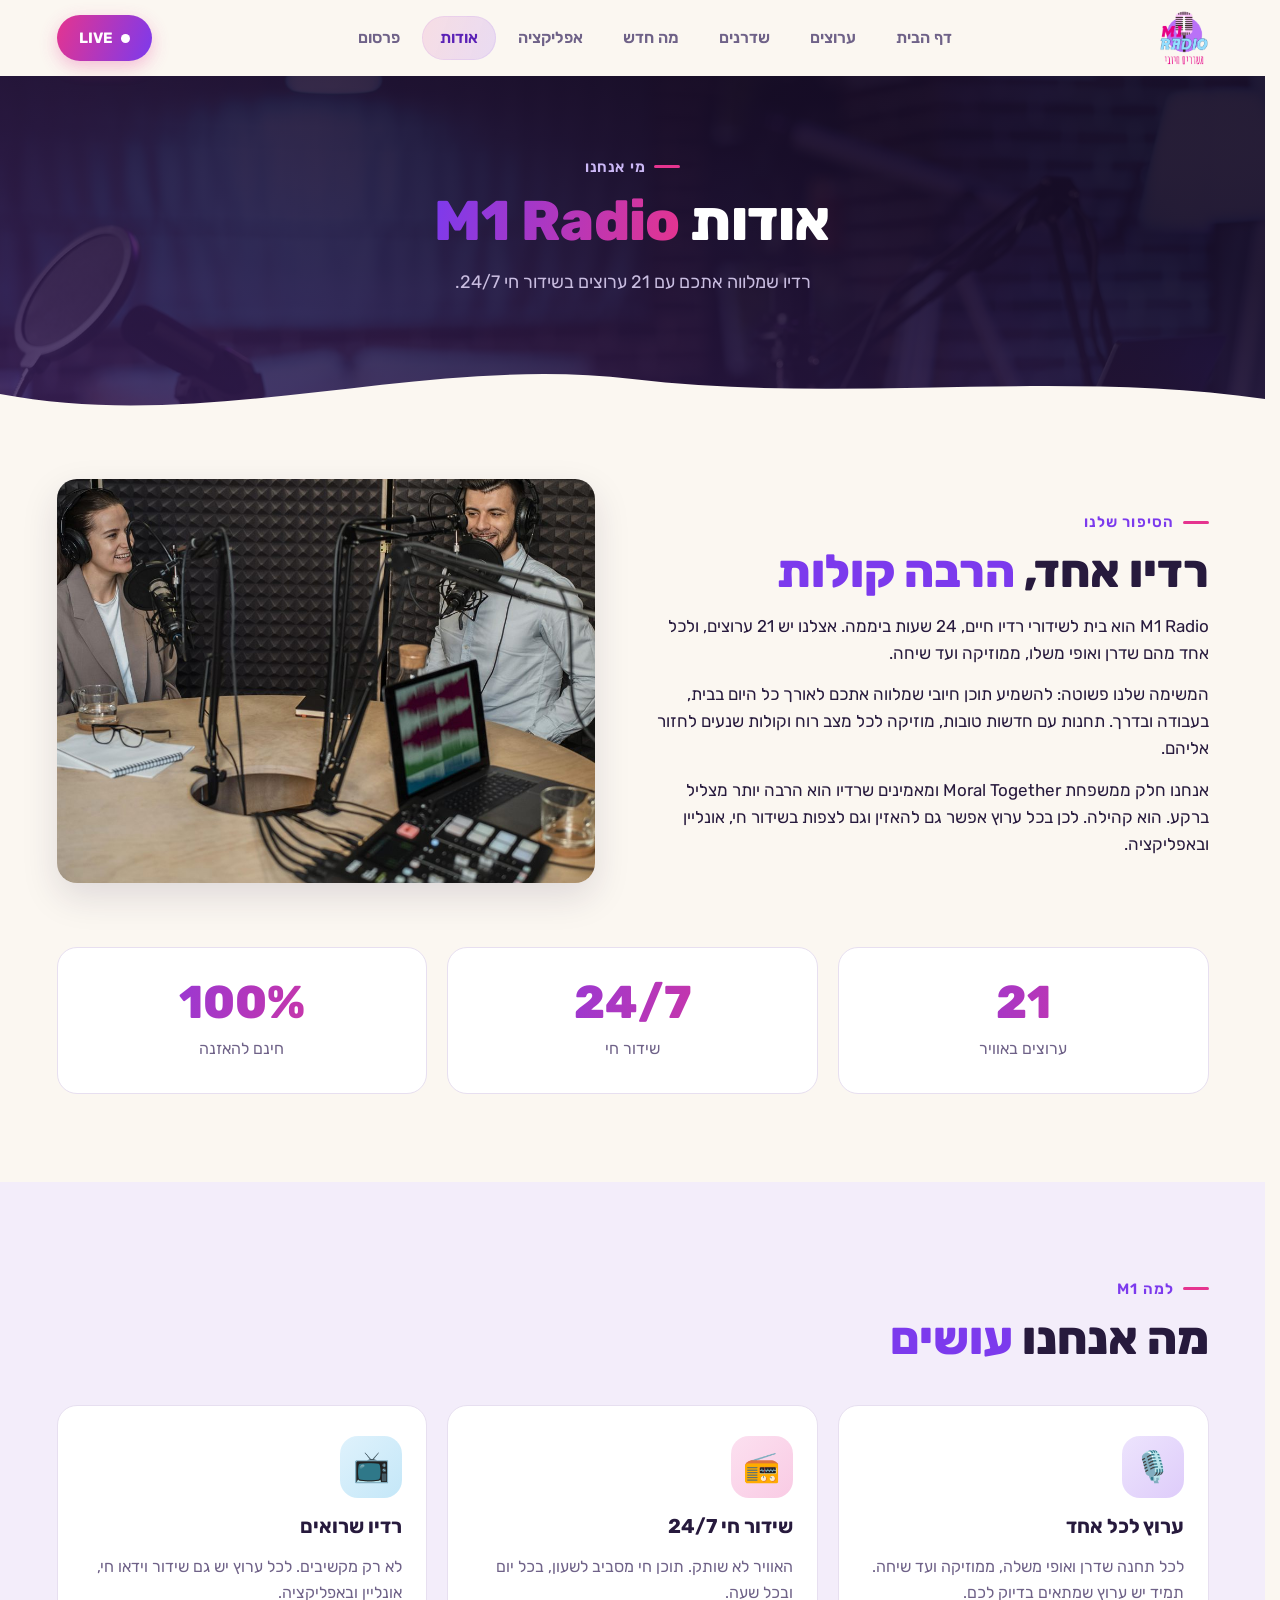
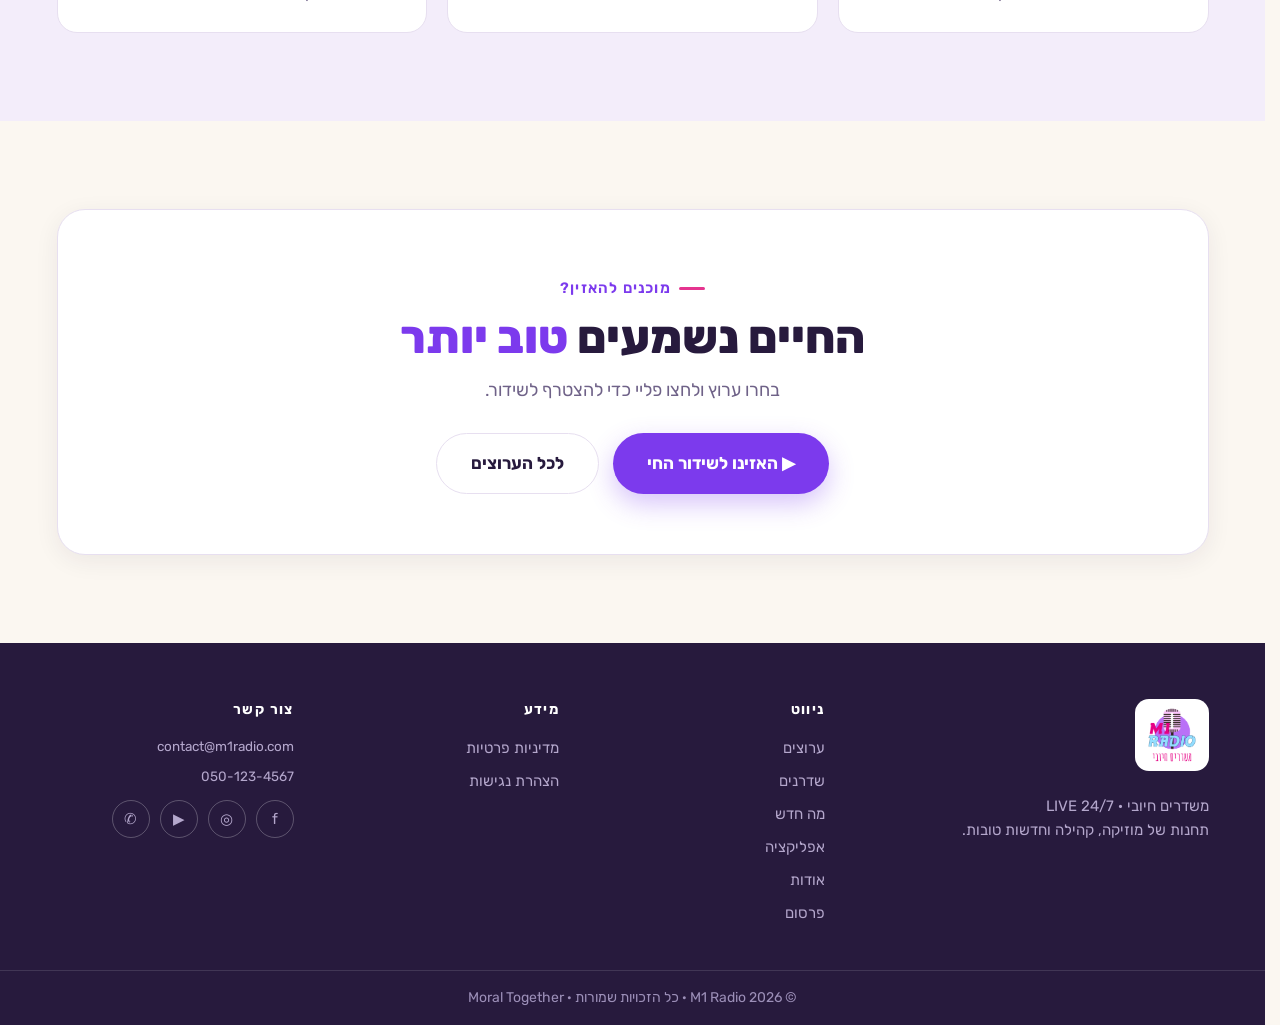
==== commit 02ba14f1: "Polish copy and add smooth page transitions" ====
--- a/about.html
+++ b/about.html
@@ -3,20 +3,31 @@
 <head>
 <meta charset="utf-8">
 <meta name="viewport" content="width=device-width, initial-scale=1">
-<title>אודות — M1 Radio · רדיו אחד, הרבה קולות</title>
-<meta name="description" content="M1 Radio — בית לשידורי רדיו חיים 24/7, חלק ממשפחת Moral Together. הכירו את הסיפור שלנו.">
+<title>אודות · M1 Radio · רדיו אחד, הרבה קולות</title>
+<meta name="description" content="M1 Radio הוא בית לשידורי רדיו חיים 24/7 וחלק ממשפחת Moral Together. הכירו את הסיפור שלנו.">
+<meta property="og:title" content="אודות · M1 Radio">
+<meta property="og:description" content="M1 Radio הוא בית לשידורי רדיו חיים 24/7 וחלק ממשפחת Moral Together. הכירו את הסיפור שלנו.">
+<meta property="og:type" content="website">
+<meta property="og:site_name" content="M1 Radio">
+<meta property="og:image" content="https://radio.moraltogether.com/assets/logo.png">
+<meta property="og:image:width" content="1000">
+<meta property="og:image:height" content="1000">
+<meta name="twitter:card" content="summary">
+<meta name="twitter:image" content="https://radio.moraltogether.com/assets/logo.png">
+<meta name="theme-color" content="#0a0618">
 <link rel="icon" type="image/png" href="assets/logo-crop.png">
 <link rel="preconnect" href="https://fonts.googleapis.com">
 <link rel="preconnect" href="https://fonts.gstatic.com" crossorigin>
 <link href="https://fonts.googleapis.com/css2?family=Rubik:wght@400;600;800&display=swap" rel="stylesheet">
 <link rel="stylesheet" href="styles.css">
+<script src="page-transitions.js"></script>
 </head>
 <body>
 
 <!-- ===== HEADER ===== -->
 <header class="site" id="siteHeader">
   <div class="topbar">
-    <a class="brand" href="index.html" aria-label="M1 Radio — דף הבית">
+    <a class="brand" href="index.html" aria-label="M1 Radio · דף הבית">
       <img class="logo" src="assets/logo-crop.png" alt="M1 Radio" width="547" height="617">
     </a>
     <nav class="tabs" id="mainNav" aria-label="ניווט ראשי">
@@ -53,7 +64,7 @@
     <div class="wrap">
       <div class="eyebrow on-dark">מי אנחנו</div>
       <h1>אודות <span class="hl">M1 Radio</span></h1>
-      <p class="band-sub">רדיו שמלווה אתכם — <span id="bandCount">21</span> ערוצים, שידור חי 24/7.</p>
+      <p class="band-sub">רדיו שמלווה אתכם עם <span id="bandCount">21</span> ערוצים בשידור חי 24/7.</p>
     </div>
     <div class="wave" aria-hidden="true">
       <svg viewBox="0 0 1440 70" preserveAspectRatio="none"><path d="M0,40 C240,80 480,0 720,25 C960,50 1200,15 1440,45 L1440,70 L0,70 Z" fill="var(--paper)"/></svg>
@@ -67,9 +78,9 @@
         <div>
           <div class="eyebrow">הסיפור שלנו</div>
           <h2>רדיו אחד, <span class="hl-accent">הרבה קולות</span></h2>
-          <p>M1 Radio הוא בית לשידורי רדיו חיים, 24 שעות ביממה. אצלנו לא ערוץ אחד — אלא <span id="missionCount">21</span> ערוצים, כל אחד עם השדרן והאופי שלו: מהמוזיקה ועד השיחה.</p>
-          <p>המשימה שלנו פשוטה — להשמיע תוכן חיובי שמלווה אתכם לאורך כל היום: בבית, בעבודה ובדרך. תחנות עם חדשות טובות, מוזיקה לכל מצב רוח וקולות שנעים לחזור אליהם.</p>
-          <p>אנחנו חלק ממשפחת Moral Together, ומאמינים שרדיו הוא לא רק צליל ברקע — הוא קהילה. לכן כל ערוץ אפשר גם לשמוע וגם לצפות בשידור חי, אונליין ובאפליקציה.</p>
+          <p>M1 Radio הוא בית לשידורי רדיו חיים, 24 שעות ביממה. אצלנו יש <span id="missionCount">21</span> ערוצים, ולכל אחד מהם שדרן ואופי משלו, ממוזיקה ועד שיחה.</p>
+          <p>המשימה שלנו פשוטה: להשמיע תוכן חיובי שמלווה אתכם לאורך כל היום בבית, בעבודה ובדרך. תחנות עם חדשות טובות, מוזיקה לכל מצב רוח וקולות שנעים לחזור אליהם.</p>
+          <p>אנחנו חלק ממשפחת Moral Together ומאמינים שרדיו הוא הרבה יותר מצליל ברקע. הוא קהילה. לכן בכל ערוץ אפשר גם להאזין וגם לצפות בשידור חי, אונליין ובאפליקציה.</p>
         </div>
         <div class="media">
           <img src="assets/placeholders/stations/station-01-radio-team.jpg" alt="צוות באולפן רדיו" loading="lazy">
@@ -97,7 +108,7 @@
         <article class="pcard">
           <span class="picon g-purple">🎙️</span>
           <h3>ערוץ לכל אחד</h3>
-          <p>לכל תחנה שדרן ואופי משלה — ממוזיקה ועד שיחה. תמיד יש ערוץ שמתאים בדיוק לכם.</p>
+          <p>לכל תחנה שדרן ואופי משלה, ממוזיקה ועד שיחה. תמיד יש ערוץ שמתאים בדיוק לכם.</p>
         </article>
         <article class="pcard">
           <span class="picon g-pink">📻</span>
@@ -107,7 +118,7 @@
         <article class="pcard">
           <span class="picon g-sky">📺</span>
           <h3>רדיו שרואים</h3>
-          <p>לא רק להקשיב — לכל ערוץ יש גם שידור וידאו חי, אונליין ובאפליקציה.</p>
+          <p>לא רק מקשיבים. לכל ערוץ יש גם שידור וידאו חי, אונליין ובאפליקציה.</p>
         </article>
       </div>
     </div>
@@ -119,9 +130,9 @@
       <div class="cta-band">
         <div class="eyebrow">מוכנים להאזין?</div>
         <h2>החיים נשמעים <span class="hl-accent">טוב יותר</span></h2>
-        <p>בחרו ערוץ, לחצו פליי — והצטרפו לשידור.</p>
+        <p>בחרו ערוץ ולחצו פליי כדי להצטרף לשידור.</p>
         <div class="cta-row">
-          <button class="cta primary" id="ctaPlay" type="button">▶ האזינו ל‑LIVE</button>
+          <button class="cta primary" id="ctaPlay" type="button">▶ האזינו לשידור החי</button>
           <a class="cta ghost" href="stations.html">לכל הערוצים</a>
         </div>
       </div>
--- a/styles.css
+++ b/styles.css
@@ -1,6 +1,6 @@
 /* ==========================================================================
-   M1 Radio — Website-fable-01
-   Светлая, тёплая версия в цветах логотипа: «משדרים חיובי»
+   M1 Radio — сайт
+   Светлая, тёплая тема в цветах логотипа: «משדרים חיובי»
    ========================================================================== */
 
 * { box-sizing: border-box; margin: 0; padding: 0; }
@@ -24,9 +24,11 @@
   --shadow-soft: 0 6px 24px rgba(39, 26, 61, .07);
   --shadow-lift: 0 14px 36px rgba(39, 26, 61, .13);
   --header-h: 76px;
-}
-
-html { scroll-behavior: smooth; }
+  --ease-out-quart: cubic-bezier(.25, 1, .5, 1);
+  --ease-out-quint: cubic-bezier(.22, 1, .36, 1);
+}
+
+html { scroll-behavior: smooth; scrollbar-gutter: stable; }
 
 body {
   font-family: "Rubik", "Assistant", Arial, sans-serif;
@@ -99,12 +101,32 @@
 .brand { display: flex; align-items: center; }
 .logo { height: 56px; width: auto; }
 
-nav.tabs { display: flex; gap: 4px; }
+nav.tabs { display: flex; gap: 4px; position: relative; isolation: isolate; }
 nav.tabs a {
+  position: relative; z-index: 1;
   font-size: 16px; font-weight: 600; color: var(--muted);
-  padding: 9px 18px; border-radius: 999px; transition: .18s;
-}
-nav.tabs a:hover { color: var(--purple); background: var(--lilac); }
+  padding: 9px 18px; border-radius: 999px;
+  transition: color 180ms var(--ease-out-quart), background-color 180ms var(--ease-out-quart);
+}
+nav.tabs a:hover { color: var(--purple); background: rgba(124, 58, 237, .07); }
+nav.tabs a.active:hover { background: transparent; }
+nav.tabs a:focus-visible { outline: 2px solid var(--pink); outline-offset: 2px; }
+
+.nav-indicator {
+  position: absolute; top: 0; left: 0; z-index: 0;
+  width: 1px; height: 1px; border-radius: 999px;
+  pointer-events: none; opacity: 0;
+  background: linear-gradient(110deg, rgba(229, 52, 143, .13), rgba(124, 58, 237, .15));
+  box-shadow: inset 0 0 0 1px rgba(124, 58, 237, .08);
+}
+.nav-indicator.is-visible { opacity: 1; }
+.nav-indicator.is-animated {
+  transition:
+    transform 320ms var(--ease-out-quint),
+    width 320ms var(--ease-out-quint),
+    height 220ms var(--ease-out-quart),
+    opacity 160ms ease-out;
+}
 
 .head-actions { display: flex; align-items: center; gap: 12px; }
 .cta-mini {
@@ -124,6 +146,24 @@
 .mobile-nav a { padding: 12px 4px; font-weight: 600; color: var(--ink); border-bottom: 1px solid var(--line); }
 .mobile-nav a:last-child { border-bottom: none; }
 header.site.nav-open .mobile-nav { display: flex; }
+
+/* Page transitions keep the header stable while the document changes. */
+html.motion-enabled main,
+html.motion-enabled body > footer {
+  opacity: 0;
+  transition: opacity 280ms var(--ease-out-quart);
+}
+html.motion-enabled.page-ready main,
+html.motion-enabled.page-ready body > footer {
+  opacity: 1;
+}
+html.motion-enabled.page-leaving main,
+html.motion-enabled.page-leaving body > footer {
+  opacity: 0;
+  transition-duration: 120ms;
+  transition-timing-function: ease-in;
+  pointer-events: none;
+}
 
 /* ==========================================================================
    HERO
@@ -614,8 +654,11 @@
 /* ==========================================================================
    СТРАНИЦА תחנות — «театр»-плеер
    ========================================================================== */
-nav.tabs a.active { color: var(--purple); background: var(--lilac); }
-.mobile-nav a.active { color: var(--purple); }
+nav.tabs a.active { color: var(--purple-deep); background: transparent; }
+.mobile-nav a.active {
+  color: var(--purple-deep); background: var(--lilac);
+  padding-inline: 12px; border-radius: 8px;
+}
 
 .theater-sec { padding: 48px 0 80px; }
 .theater {
@@ -707,6 +750,12 @@
   .eq span, .chip, .pulse { animation: none !important; }
   .eq span { transform: scaleY(.6); }
   * { transition-duration: .01ms !important; }
+  html.motion-enabled main,
+  html.motion-enabled body > footer {
+    opacity: 1 !important;
+    transform: none !important;
+  }
+  .nav-indicator { transition: none !important; }
 }
 
 /* ==========================================================================
